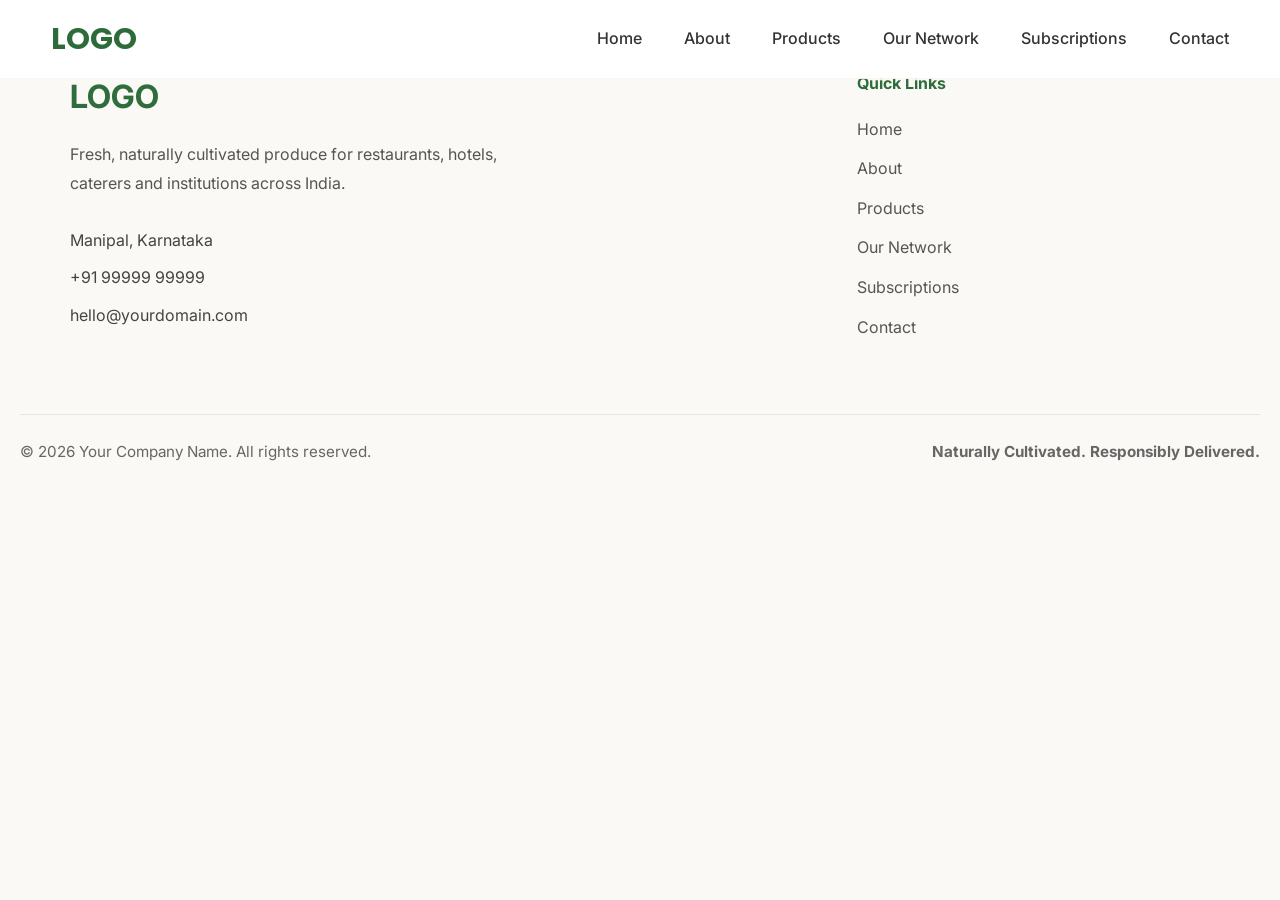
==== about.html @ df3c54fd "feat: complete homepage and add reusable page template and partial about page" ====
<!DOCTYPE html>
<html lang="en">

<head>

    <meta charset="UTF-8">
    <meta name="viewport"
          content="width=device-width, initial-scale=1.0">

    <title>Organic Farm Produce</title>

    <!-- Google Fonts -->

    <link rel="preconnect"
          href="https://fonts.googleapis.com">

    <link rel="preconnect"
          href="https://fonts.gstatic.com"
          crossorigin>

    <link href="https://fonts.googleapis.com/css2?family=Inter:wght@300;400;500;600&family=Poppins:wght@400;500;600;700&display=swap"
          rel="stylesheet">

    <!-- Font Awesome -->

    <link rel="stylesheet"
          href="https://cdnjs.cloudflare.com/ajax/libs/font-awesome/6.7.2/css/all.min.css">

    <!-- CSS -->

    <link rel="stylesheet"
          href="css/style.css">

</head>

<body>

<!-- ===========================
        HEADER
=========================== -->

<header class="header">

    <div class="container">

        <a href="#"
           class="logo">

            LOGO

        </a>

        <nav class="nav">

            <ul>

                <li><a href="index.html">Home</a></li>

                <li><a href="about.html">About</a></li>

                <li><a href="products.html">Products</a></li>

                <li><a href="our-network.html">Our Network</a></li>

                <li><a href="subscriptions.html">Subscriptions</a></li>

                <li><a href="contact.html">Contact</a></li>

            </ul>

        </nav>

        <button class="mobile-toggle">

            <i class="fa-solid fa-bars"></i>

        </button>

    </div>

</header>


<!-- ===========================
        MOBILE MENU
=========================== -->

<div class="mobile-menu">

     <a href="index.html">Home</a>

    <a href="about.html">About</a>

    <a href="products.html">Products</a>

    <a href="our-network.html">Our Network</a>

    <a href="subscriptions.html">Subscriptions</a>

    <a href="contact.html">Contact</a>

</div>
<!-- ===========================
        end of Header & Menu
=========================== -->

<main>
<!-- ==========================================
         PAGE CONTENT START
    ========================================== -->













 <!-- ==========================================
         PAGE CONTENT END
    ========================================== -->
</main>
<!-- ==========================================
     Footer
========================================== -->
<footer class="site-footer">

    <div class="container footer-grid">

        <div class="footer-brand">

            <h3>LOGO</h3>

            <p>
                Fresh, naturally cultivated produce for restaurants,
                hotels, caterers and institutions across India.
            </p>

            <ul class="footer-contact">

                <li>Manipal, Karnataka</li>

                <li>+91 99999 99999</li>

                <li>hello@yourdomain.com</li>

            </ul>

        </div>

        <div class="footer-links">

            <h4>Quick Links</h4>

            <ul>

                <li><a href="#">Home</a></li>

                <li><a href="#">About</a></li>

                <li><a href="#">Products</a></li>

                <li><a href="#">Our Network</a></li>

                <li><a href="#">Subscriptions</a></li>

                <li><a href="#">Contact</a></li>

            </ul>

        </div>

    </div>

   
   
   
   
    <div class="footer-bottom">

        <p>
            © 2026 Your Company Name. All rights reserved.
        </p>

        <span>
            <b>Naturally Cultivated. Responsibly Delivered.</b>
        </span>

    </div>

</footer>
<script src="js/app.js"></script>
</body>

</html>
---- css/style.css ----
/* ===================================================
   RESET
=================================================== */

*,
*::before,
*::after{
    margin:0;
    padding:0;
    box-sizing:border-box;
}

html{
    scroll-behavior:smooth;
}

body{

    font-family:'Inter',sans-serif;
    color:#2d2d2d;
    background:#faf9f5;
    line-height:1.6;
    overflow-x:hidden;

}

img{
    display:block;
    max-width:100%;
}

a{
    text-decoration:none;
}

ul{
    list-style:none;
}

button,
input{

    font-family:inherit;
    border:none;
    outline:none;

}


/* ===================================================
   VARIABLES
=================================================== */

:root{

    --green:#2E6B3A;

    --green-dark:#24552E;

    --green-light:#58A55C;

    --background:#FAF9F5;

    --white:#ffffff;

    --text:#2d2d2d;

    --muted:#6b7280;
    
   --modmuted:color: #363637;

    --border:#ece6dd;

    --shadow:0 18px 50px rgba(0,0,0,.12);

    --radius:18px;

}


/* ===================================================
   GLOBAL
=================================================== */

.container{

    width:min(1180px,92%);
    margin:auto;

}

section{

    padding:80px 0;

}


/* ===================================================
   HEADER
=================================================== */

.header{

    position:fixed;

    top:0;

    left:0;

    width:100%;

    z-index:999;

    background:rgba(255,255,255,.92);

    backdrop-filter:blur(14px);

    border-bottom:1px solid rgba(0,0,0,.04);

}

.header .container{

    height:78px;

    display:flex;

    align-items:center;

    justify-content:space-between;

}


.logo{

    font-family:'Poppins',sans-serif;

    font-size:30px;

    font-weight:700;

    color:var(--green);

}


.nav{

    display:none;

}

.mobile-toggle{

    width:48px;

    height:48px;

    background:transparent;

    font-size:22px;

    color:var(--green);

    cursor:pointer;

}


/* ===================================================
   MOBILE MENU
=================================================== */

.mobile-menu{

    position:fixed;

    top:78px;

    left:0;

    width:100%;

    background:white;

    display:none;

    flex-direction:column;

    box-shadow:0 8px 30px rgba(0,0,0,.08);

    z-index:998;

}

.mobile-menu a{

    padding:18px 24px;

    color:#333;

    border-bottom:1px solid #efefef;

    transition:.25s;

}

.mobile-menu a:hover{

    background:#f6f6f6;

}

.hero-content p{

color: #363637;

}



/* ===================================================
   HERO
=================================================== */

.hero{

    position:relative;

    min-height:100vh;

    display:flex;

    align-items:center;

    background-image:url("../images/hero/hero-banner.png");

    background-size:cover;

    background-position:center center;

    background-repeat:no-repeat;

    background-size:105%;
        
    background-position:center 10px;

}

.hero-overlay{

    position:absolute;

    inset:0;

   /* background:rgba(250,249,245,.72);
   background:rgba(250,249,245,.84); */

}

.hero-grid{

    position:relative;

    z-index:2;

    display:grid;

    gap:55px;

}


/* ===================================================
   HERO CONTENT
=================================================== */

.eyebrow{

    display:block;

    color:var(--green);

    font-size:1.6rem;

    font-weight:20;

   /* letter-spacing:1px; */

    margin-bottom:5px;

}

.hero-content h1{

    font-family:'Poppins',sans-serif;

    font-size:1.8rem;

    line-height:1.1;

    margin-bottom:20px;

    color:var(--text);

    font-weight: 350;

}

.hero-content p{

    color:var(--modmuted);
   /* color: #363637;*/

    font-size:1rem;

    max-width:560px;

}


/* ===================================================
   FEATURES
=================================================== */

.hero-features{

    margin-top:34px;

    display:grid;

    gap:18px;

}

.hero-features div{

    display:flex;

    align-items:center;

    gap:14px;

    font-weight:400;

}

.hero-features i{

    color:var(--green);

    font-size:18px;

}


/* ===================================================
   ENQUIRY CARD
=================================================== */

.enquiry-card{

    background:rgba(255,255,255,.96);

    padding:30px;

    border-radius:22px;

    box-shadow:var(--shadow);

    backdrop-filter:blur(12px);

}

.enquiry-card h2{

   /* font-family:'Poppins',sans-serif;

    text-align:center;

    font-size:1.8rem;

    color:var(--green);

    margin-bottom:28px; */

     font-family:'Poppins',sans-serif;

    font-size:1.6rem;

    font-weight:600;

    line-height:1.35;

    color:var(--green);

    text-align:center;

    margin-bottom:14px;

}

.form-intro{

    text-align:center;

    color:#6b7280;

    font-size:0.98rem;

    line-height:1.65;

    margin-bottom:30px;

    max-width:320px;

    margin-left:auto;

    margin-right:auto;

}

.enquiry-card form{

    display:grid;

    gap:16px;

}

.enquiry-card input{

    height:58px;

    padding:0 18px;

    border:1px solid var(--border);

    border-radius:12px;

    font-size:15px;

    transition:.25s;

}

.enquiry-card input:focus{

    border-color:var(--green);

}

.enquiry-card button{

    height:58px;

    border-radius:12px;

    background:var(--green);

    color:white;

    font-weight:600;

    font-size:16px;

    cursor:pointer;

    transition:.30s;

}

.enquiry-card button:hover{

    background:var(--green-dark);

    transform:translateY(-2px);

}

.enquiry-card small{

    display:block;

    margin-top:18px;

    text-align:center;

    color:#666;

}



.hero-content{

    max-width:550px;

    padding:20px;

    border-radius:24px;

    background:rgba(255,255,255,.55);

    /*backdrop-filter:blur(12px);
    -webkit-backdrop-filter:blur(12px);*/

    border:1px solid rgba(255,255,255,.35);

    box-shadow:0 10px 35px rgba(0,0,0,.08);

}




/*======================================
    WHY CHOOSE US
=======================================*/

.why-us{

    padding:100px 0;

    background:#faf9f5;

}

.section-heading{

    max-width:700px;

    margin:0 auto 60px;

    text-align:center;

}

.section-heading span{

    display:inline-block;

    color:var(--green);

    letter-spacing:5px;

    font-size:.9rem;

    margin-bottom:18px;

}

.section-heading h2{

    font-size:2.6rem;

    color:var(--green);

    margin-bottom:18px;

    font-weight:600;

}

.section-heading p{

    color:#666;

    font-size:1.05rem;

    line-height:1.8;

}

.why-grid{

    display:grid;

    grid-template-columns:repeat(3,1fr);

    gap:30px;

}

.why-card{

    background:#fff;

    border-radius:24px;

    padding:45px 35px;

    text-align:center;

    transition:.35s;

    box-shadow:0 10px 35px rgba(0,0,0,.05);

}

.why-card:hover{

    transform:translateY(-6px);

    box-shadow:0 18px 45px rgba(0,0,0,.08);

}

.why-icon{

    width:74px;

    height:74px;

    border-radius:50%;

    margin:0 auto 28px;

    background:rgba(46,125,50,.08);

    display:flex;

    align-items:center;

    justify-content:center;

}

.why-icon i{

    color:var(--green);

    font-size:2rem;

}

.why-card h3{

    margin-bottom:18px;

    font-size:1.45rem;

    color:#222;

}

.why-card p{

    color:#666;

    line-height:1.8;

}

/** End of Why us? **/



/*======================================
        OUR PRODUCE
======================================*/

.our-produce{

    padding:100px 0;

    background:#ffffff;

}

.produce-grid{

    display:grid;

    grid-template-columns:repeat(3,1fr);

    gap:30px;

}

.produce-card{

    background:#fff;

    border-radius:24px;

    overflow:hidden;

    box-shadow:0 10px 35px rgba(0,0,0,.05);

    transition:.35s;

}

.produce-card:hover{

    transform:translateY(-8px);

    box-shadow:0 20px 45px rgba(0,0,0,.08);

}

.produce-image{

    height:250px;

    overflow:hidden;

}

.produce-image img{

    width:100%;

    height:100%;

    object-fit:cover;

    transition:.5s;

}

.produce-card:hover img{

    transform:scale(1.05);

}

.produce-content{

    padding:32px;

}

.produce-content h3{

    font-size:1.5rem;

    margin-bottom:16px;

    color:#222;

}

.produce-content p{

    color:#666;

    line-height:1.8;

    margin-bottom:24px;

}

.produce-content a{

    display:inline-flex;

    align-items:center;

    gap:10px;

    color:var(--green);

    font-weight:600;

    text-decoration:none;

    transition:.3s;

}

.produce-content a:hover{

    gap:15px;

}


/********** end of OUR PRODUCE ************/



/*======================================
        OUR NETWORK
======================================*/

.our-network{

    padding:100px 0;

    background:#faf9f5;

}

.network-wrapper{

    display:grid;

    grid-template-columns:1.1fr 1fr;

    gap:70px;

    align-items:center;

}

.network-image{

    border-radius:28px;

    overflow:hidden;

    box-shadow:0 20px 45px rgba(0,0,0,.08);

}

.network-image img{

    width:100%;

    display:block;

    aspect-ratio:4/3;

    object-fit:cover;

}

.network-content{

    display:flex;

    flex-direction:column;

    gap:34px;

}

.network-item{

    display:flex;

    align-items:flex-start;

    gap:22px;

}

.network-icon{

    width:64px;

    height:64px;

    border-radius:50%;

    background:rgba(46,125,50,.08);

    display:flex;

    justify-content:center;

    align-items:center;

    flex-shrink:0;

}

.network-icon i{

    color:var(--green);

    font-size:1.5rem;

}

.network-item h3{

    font-size:1.4rem;

    margin-bottom:10px;

    font-weight:600;

    color:#222;

}

.network-item p{

    color:#666;

    line-height:1.8;

}

/********************
end of OUR NETWORK

*********************/

/* ==========================================
   Final CTA
========================================== */

.cta-section {

    position: relative;

    background:
        linear-gradient(
            rgba(22, 58, 34, .75),
            rgba(22, 58, 34, .75)
        ),
        url("../images/cta/chef-bg.jpg") center center/cover no-repeat;

    padding: 120px 20px;

    text-align: center;

    color: #fff;
}

.cta-wrapper {

    max-width: 760px;

    margin: 0 auto;
}

.cta-wrapper .section-label {

    display: inline-block;

    margin-bottom: 18px;

    letter-spacing: 3px;

    text-transform: uppercase;

    font-size: .85rem;

    font-weight: 700;

    color: #d8f3dc;
}

.cta-wrapper h2 {

    font-size: clamp(2rem,4vw,3.4rem);

    line-height: 1.2;

    font-weight: 700;

    margin-bottom: 24px;
}

.cta-wrapper h2 span{

    display:block;

    color:#b7e4c7;
}

.cta-wrapper p{

    max-width:650px;

    margin:0 auto 40px;

    font-size:1.08rem;

    line-height:1.8;

    color:#edf6f0;
}

.cta-actions{

    display:flex;

    justify-content:center;

    align-items:center;

    gap:28px;

    flex-wrap:wrap;
}

.cta-phone{

    display:flex;

    flex-direction:column;

    text-decoration:none;

    color:#fff;
}

.cta-phone strong{

    font-size:.95rem;

    margin-bottom:4px;
}

.cta-phone span{

    font-size:1.2rem;

    font-weight:700;
}

.cta-phone:hover{

    color:#d8f3dc;

    transition:.3s;
}


.btn-primary{

    display:inline-flex;

    align-items:center;

    justify-content:center;

    padding:16px 34px;

    background:#6bbf59;

    color:#fff;

    text-decoration:none;

    font-weight:600;

    font-size:1rem;

    border-radius:50px;

    transition:.3s ease;
}

.btn-primary:hover{

    background:#5aa74a;

    transform:translateY(-2px);
}


/* ==========================================
   Footer
========================================== */

.site-footer{

    background:#faf9f5;

    border-top:1px solid #e8e8e8;

    padding:70px 20px 0;
}

.footer-grid{

    display:grid;

    grid-template-columns:2fr 1fr;

    gap:80px;

    align-items:start;
}

.footer-brand h3{

    font-size:2rem;

    color:#2f6d3c;

    margin-bottom:18px;
}

.footer-brand p{

    max-width:480px;

    line-height:1.8;

    color:#555;

    margin-bottom:30px;
}

.footer-contact{

    list-style:none;

    padding:0;

    margin:0;
}

.footer-contact li{

    margin-bottom:12px;

    color:#444;
}

.footer-links h4{

    color:#2f6d3c;

    margin-bottom:20px;
}

.footer-links ul{

    list-style:none;

    padding:0;

    margin:0;
}

.footer-links li{

    margin-bottom:14px;
}

.footer-links a{

    color:#555;

    text-decoration:none;

    transition:.3s;
}

.footer-links a:hover{

    color:#2f6d3c;
}

.footer-bottom{

    margin-top:60px;

    padding:25px 0;

    border-top:1px solid #e5e5e5;

    display:flex;

    justify-content:space-between;

    align-items:center;

    flex-wrap:wrap;

    gap:15px;

    color:#666;

    font-size:.95rem;
}




/*==============================
    Responsive
==============================*/


/* ===================================================
   TABLET
=================================================== */

@media(min-width:768px){

.hero-content h1{

    font-size:4rem;

}

.hero-features{

    grid-template-columns:repeat(3,1fr);

}



 



}


/***************************************************
Mobile 
**************************************************/

@media(max-width:768px){


    .hero{

       /* background-size: 110%;
        background-position: 90% top; */
       /* background-size: contain;
        background-repeat: no-repeat;
        background-position: center top;  */

         background-size:105%;
        background-position:center 50px;

    }


    .eyebrow{

    font-size:1.25rem;
    font-weight:0;
    /*letter-spacing: 1px; */

    }

    .hero-content{
        margin-top:5rem;
    }


    .enquiry-card h2{

    font-size:1.25rem;

}

.hero-features{

    display:flex;
    flex-direction:column;
   /* align-items:center; */
    gap:22px;
    margin-bottom: 36px;
    margin-left: 20px;

}

.feature{

    justify-content:center;

}


/* WHY US*/


.why-us{

    padding:70px 0;

}

.section-heading{

    margin-bottom:45px;

    padding:0 20px;

}

.section-heading h2{

    font-size:1.5rem;

}

.why-grid{

    grid-template-columns:1fr;

    gap:24px;

}

.why-card{

    padding:40px 30px;

}
/******end of why us ? ***********/


.our-produce{

    padding:70px 0;

}

.produce-grid{

    grid-template-columns:1fr;

    gap:25px;

}

.produce-image{

    height:230px;

}

.produce-content{

    padding:28px;

}

/**************** End of Our Produce mobile ********************/

/*********************Our Netwrok begin ***************/

.our-network{

    padding:70px 0;

}

.network-wrapper{

    grid-template-columns:1fr;

    gap:45px;

}

.network-content{

    gap:28px;

}

.network-item{

    gap:18px;

}

.network-icon{

    width:56px;

    height:56px;

}
/************ end of Our Network ******************/



 .cta-section{

        padding:80px 20px;
    }

    .cta-wrapper h2{

        font-size:2.2rem;
    }

    .cta-wrapper p{

        font-size:1rem;
    }

    .cta-actions{

        flex-direction:column;

        gap:20px;
    }

    /********** footer ************/

      .footer-grid{

        grid-template-columns:1fr;

        gap:50px;
    }

    .footer-bottom{

        flex-direction:column;

        text-align:center;
    }
    /************* footer ends ***********/





} /******************** END OF mobile *************************/


/* ===================================================
   DESKTOP
=================================================== */

@media(min-width:1100px){

.nav{

    display:block;

}

.nav ul{

    display:flex;

    gap:42px;

}

.nav a{

    color:#333;

    font-weight:500;

    transition:.25s;

}

.nav a:hover{

    color:var(--green);

}

.mobile-toggle{

    display:none;

}

.hero-grid{

    grid-template-columns:1.4fr .9fr;

    align-items:center;

    /*****************/
    
    gap:180px;


}

.enquiry-card{

    margin-left:auto;

    width:420px;

}

.hero-content h1{

    font-size:2.2rem;

    line-height:1.12;

}

}
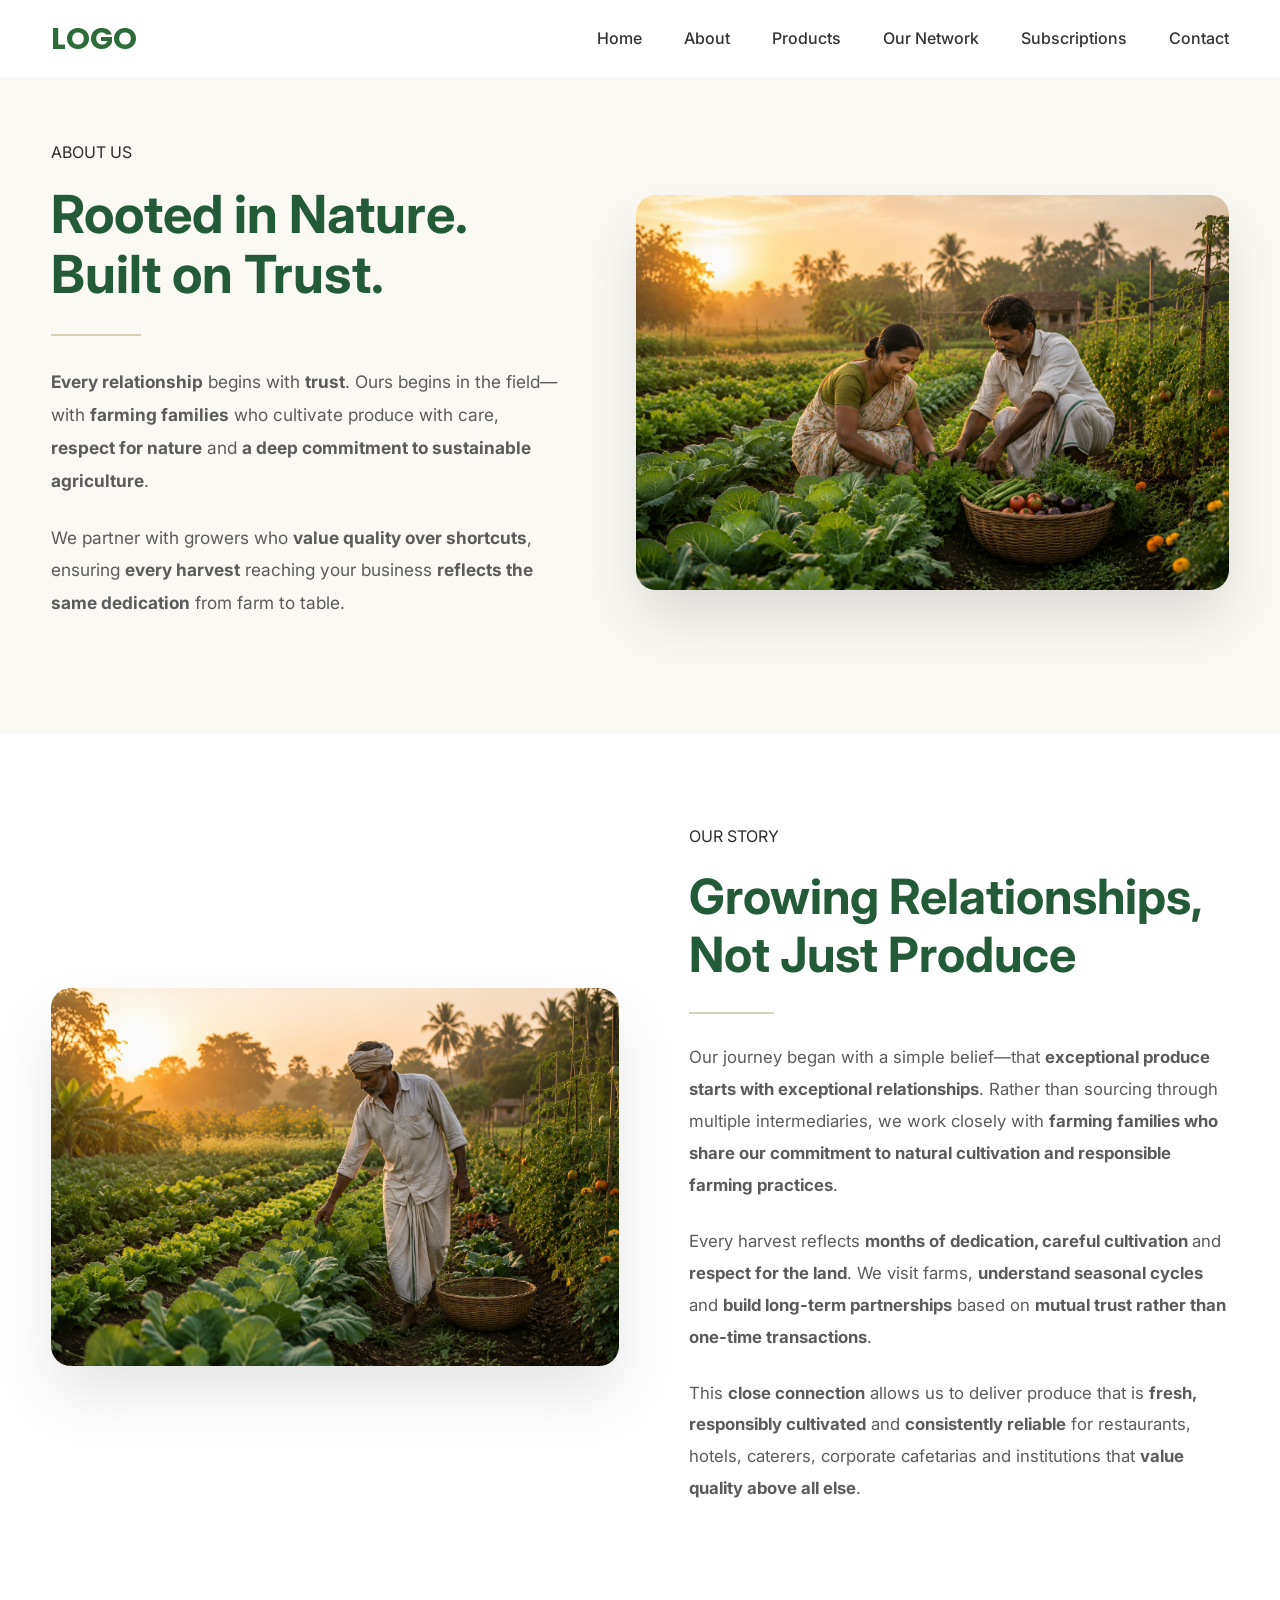
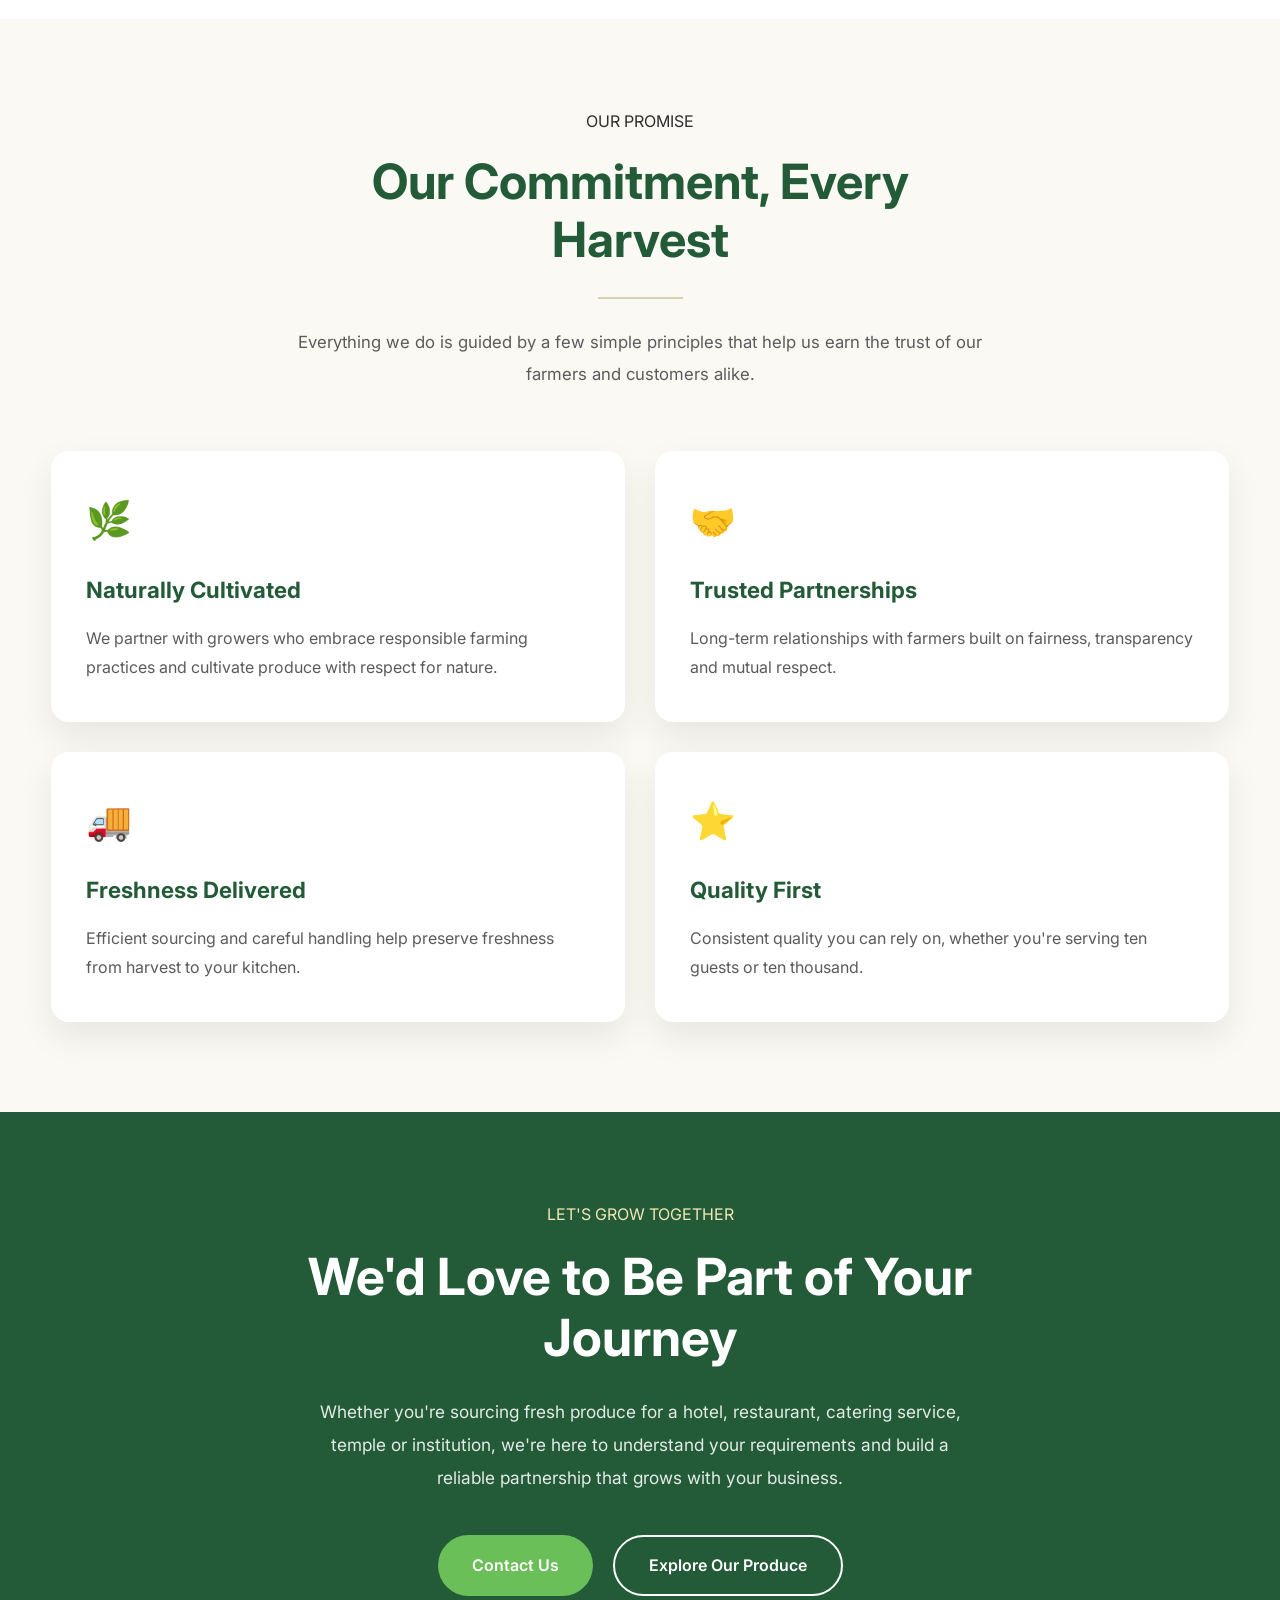
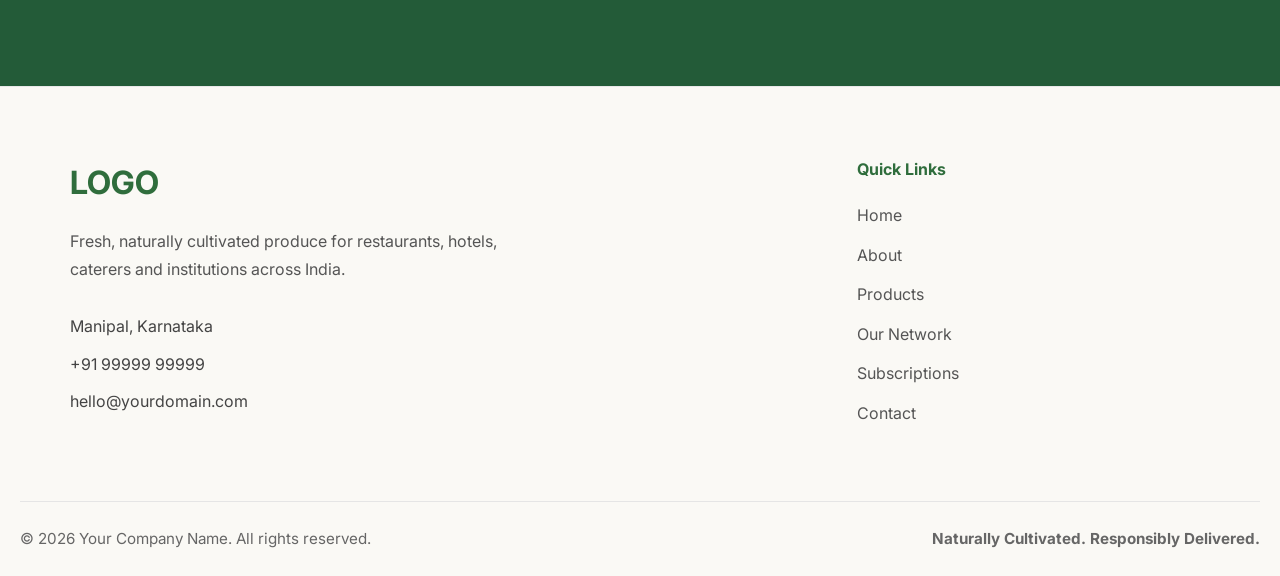
==== commit d0794d31: "Complete About page" ====
--- a/about.html
+++ b/about.html
@@ -43,7 +43,7 @@
 
     <div class="container">
 
-        <a href="#"
+        <a href="index.html"
            class="logo">
 
             LOGO
@@ -111,14 +111,254 @@
 
 
 
-
-
-
-
-
-
-
-
+<!-- ==========================================
+     ABOUT PAGE HERO
+========================================== -->
+
+<section class="about-hero">
+
+    <div class="container about-hero-grid">
+
+        <!-- Left Content -->
+
+        <div class="about-hero-content">
+
+            <span class="section-label">
+
+                ABOUT US
+
+            </span>
+
+            <h1>
+
+                Rooted in Nature.<br>
+                Built on Trust.
+
+            </h1>
+
+            <div class="hero-divider"></div>
+
+            <p>
+
+                <b>Every relationship</b> begins with <b>trust</b>. Ours begins
+                in the field—with <b>farming families</b> who cultivate
+                produce with care, <b>respect for nature</b> and <b>a deep
+                commitment to sustainable agriculture</b>.
+
+            </p>
+
+            <p>
+
+                We partner with growers who <b>value quality over
+                shortcuts</b>, ensuring <b>every harvest</b> reaching your
+                business <b>reflects the same dedication</b> from farm
+                to table.
+
+            </p>
+
+        </div>
+
+        <!-- Hero Image -->
+
+        <div class="about-hero-image">
+
+            <img src="images/about/about-hero.png"
+                 alt="South Indian farming couple harvesting naturally cultivated vegetables">
+
+        </div>
+
+    </div>
+
+</section>
+
+
+<!-- ==========================
+     OUR STORY
+=========================== -->
+<section class="our-story">
+
+    <div class="container story-grid">
+
+        <div class="story-image">
+            <img src="images/about/our-story.png"
+                 alt="Farmer inspecting naturally cultivated vegetables in the field">
+        </div>
+
+        <div class="story-content">
+
+            <span class="section-label">OUR STORY</span>
+
+            <h2>
+                Growing Relationships,<br>
+                Not Just Produce
+            </h2>
+
+            <div class="section-divider"></div>
+
+            <p>
+                Our journey began with a simple belief—that
+                <b>exceptional produce starts with exceptional
+                relationships</b>. Rather than sourcing through
+                multiple intermediaries, we work closely with
+                <b>farming families who share our commitment to
+                natural cultivation and responsible farming
+                practices</b>.
+            </p>
+
+            <p>
+                Every harvest reflects <b>months of dedication,
+                careful cultivation </b>and <b>respect for the land</b>.
+                We visit farms, <b>understand seasonal cycles</b>
+                and <b>build long-term partnerships</b> based on
+                <b>mutual trust rather than one-time transactions</b>.
+            </p>
+
+            <p>
+                This <b>close connection</b> allows us to deliver
+                produce that is <b>fresh, responsibly cultivated</b>
+                and <b>consistently reliable</b> for restaurants,
+                hotels, caterers, corporate cafetarias and institutions that <b>value
+                quality above all else</b>.
+            </p>
+
+        </div>
+
+    </div>
+
+</section>
+
+
+
+<!-- ==========================
+     OUR PROMISE
+=========================== -->
+<section class="our-promise">
+
+    <div class="container">
+
+        <div class="promise-header">
+
+            <span class="section-label">OUR PROMISE</span>
+
+            <h2>Our Commitment, Every Harvest</h2>
+
+            <div class="section-divider"></div>
+
+            <p>
+                Everything we do is guided by a few simple
+                principles that help us earn the trust of
+                our farmers and customers alike.
+            </p>
+
+        </div>
+
+        <div class="promise-grid">
+
+            <article class="promise-card">
+
+                <div class="promise-icon">🌿</div>
+
+                <h3>Naturally Cultivated</h3>
+
+                <p>
+                    We partner with growers who embrace
+                    responsible farming practices and
+                    cultivate produce with respect for
+                    nature.
+                </p>
+
+            </article>
+
+            <article class="promise-card">
+
+                <div class="promise-icon">🤝</div>
+
+                <h3>Trusted Partnerships</h3>
+
+                <p>
+                    Long-term relationships with farmers
+                    built on fairness, transparency and
+                    mutual respect.
+                </p>
+
+            </article>
+
+            <article class="promise-card">
+
+                <div class="promise-icon">🚚</div>
+
+                <h3>Freshness Delivered</h3>
+
+                <p>
+                    Efficient sourcing and careful handling
+                    help preserve freshness from harvest to
+                    your kitchen.
+                </p>
+
+            </article>
+
+            <article class="promise-card">
+
+                <div class="promise-icon">⭐</div>
+
+                <h3>Quality First</h3>
+
+                <p>
+                    Consistent quality you can rely on,
+                    whether you're serving ten guests or
+                    ten thousand.
+                </p>
+
+            </article>
+
+        </div>
+
+    </div>
+
+</section>
+
+
+<!-- ==========================
+     CTA
+=========================== -->
+<section class="about-cta">
+
+    <div class="container">
+
+        <div class="cta-box">
+
+            <span class="section-label">
+                LET'S GROW TOGETHER
+            </span>
+
+            <h2>
+                We'd Love to Be Part of Your Journey
+            </h2>
+
+            <p>
+                Whether you're sourcing fresh produce for a hotel,
+                restaurant, catering service, temple or institution,
+                we're here to understand your requirements and build
+                a reliable partnership that grows with your business.
+            </p>
+
+            <div class="cta-buttons">
+
+                <a href="contact.html" class="btn btn-primary">
+                    Contact Us
+                </a>
+
+                <a href="products.html" class="btn btn-outline">
+                    Explore Our Produce
+                </a>
+
+            </div>
+
+        </div>
+
+    </div>
+
+</section>
 
 
  <!-- ==========================================
--- a/css/style.css
+++ b/css/style.css
@@ -219,6 +219,51 @@
 
 }
 
+/* General */
+
+
+.btn{
+
+    display:inline-flex;
+
+    align-items:center;
+
+    justify-content:center;
+
+    padding:16px 34px;
+
+    text-decoration:none;
+
+    font-weight:600;
+
+    font-size:1rem;
+
+    border-radius:50px;
+
+    transition:.3s ease;
+}
+
+.btn-primary{
+
+    background:#6bbf59;
+
+    color:#ffffff;
+}
+
+.about-cta .btn-outline{
+
+    border:2px solid #ffffff;
+
+    color:#ffffff;
+
+    background:transparent;
+}
+
+
+/* end of General */
+
+
+
 
 
 /* ===================================================
@@ -1058,6 +1103,324 @@
 }
 
 
+/* ==================================================
+   ABOUT PAGE HERO
+================================================== */
+
+.about-hero{
+
+    padding:140px 0 90px;
+
+    background:#faf9f4;
+}
+
+.about-hero-grid{
+
+    display:grid;
+
+    grid-template-columns:1fr 1.15fr;
+
+    gap:70px;
+
+    align-items:center;
+}
+
+.about-hero-content{
+
+    max-width:540px;
+}
+
+.about-hero-content h1{
+
+    margin:18px 0;
+
+    font-size: clamp(2.2rem, 4.1vw, 3.5rem);
+
+    line-height:1.15;
+
+    color:#235b38;
+}
+
+.hero-divider{
+
+    width:90px;
+
+    height:2px;
+
+    background:#d6d0b5;
+
+    margin:30px 0;
+}
+
+.about-hero-content p{
+
+    margin-bottom:24px;
+
+    font-size:1.08rem;
+
+    line-height:1.9;
+
+    color:#5b5b5b;
+}
+
+.about-hero-image img{
+
+    width:100%;
+
+    display:block;
+
+    border-radius:20px;
+
+    box-shadow:0 30px 60px rgba(0,0,0,.12);
+}
+
+
+/*=====================================
+OUR STORY
+======================================*/
+
+.our-story{
+
+    padding:90px 0;
+
+    background:#ffffff;
+}
+
+.story-grid{
+
+    display:grid;
+
+    grid-template-columns:1.05fr 1fr;
+
+    gap:70px;
+
+    align-items:center;
+}
+
+.story-image img{
+
+    width:100%;
+
+    display:block;
+
+    border-radius:20px;
+
+    box-shadow:0 30px 60px rgba(0,0,0,.10);
+}
+
+.story-content h2{
+
+    margin:18px 0;
+
+    font-size:clamp(2rem,3.8vw,3.1rem);
+
+    line-height:1.2;
+
+    color:#235b38;
+}
+
+.section-divider{
+
+    width:85px;
+
+    height:2px;
+
+    background:#d6d0b5;
+
+    margin:28px 0;
+}
+
+.story-content p{
+
+    margin-bottom:24px;
+
+    font-size:1.05rem;
+
+    line-height:1.9;
+
+    color:#5b5b5b;
+}
+
+
+
+
+/*=====================================
+OUR PROMISE
+======================================*/
+
+.our-promise{
+
+    padding:90px 0;
+
+    background:#faf9f4;
+}
+
+.promise-header{
+
+    max-width:720px;
+
+    margin:0 auto 60px;
+
+    text-align:center;
+}
+
+.promise-header h2{
+
+    margin:18px 0;
+
+    font-size:clamp(2rem,3.8vw,3.2rem);
+
+    line-height:1.2;
+
+    color:#235b38;
+}
+
+.promise-header p{
+
+    font-size:1.05rem;
+
+    line-height:1.9;
+
+    color:#5b5b5b;
+}
+
+.promise-grid{
+
+    display:grid;
+
+    grid-template-columns:repeat(2,1fr);
+
+    gap:30px;
+}
+
+.promise-card{
+
+    background:#ffffff;
+
+    padding:40px 35px;
+
+    border-radius:18px;
+
+    box-shadow:0 15px 35px rgba(0,0,0,.08);
+
+    transition:.3s ease;
+}
+
+.promise-card:hover{
+
+    transform:translateY(-8px);
+
+    box-shadow:0 25px 45px rgba(0,0,0,.12);
+}
+
+.promise-icon{
+
+    font-size:2.3rem;
+
+    margin-bottom:22px;
+}
+
+.promise-card h3{
+
+    margin-bottom:16px;
+
+    color:#235b38;
+
+    font-size:1.4rem;
+}
+
+.promise-card p{
+
+    color:#5b5b5b;
+
+    line-height:1.8;
+}
+
+.promise-header .section-divider{
+    margin:28px auto;
+}
+
+
+/*=====================================
+ABOUT CTA
+======================================*/
+
+.about-cta{
+
+    padding:90px 0;
+
+    background:#235b38;
+}
+
+.cta-box{
+
+    max-width:820px;
+
+    margin:0 auto;
+
+    text-align:center;
+
+    color:#ffffff;
+}
+
+.cta-box h2{
+
+    margin:18px 0 28px;
+
+    font-size:clamp(2rem,4vw,3.2rem);
+
+    line-height:1.2;
+}
+
+.cta-box p{
+
+    max-width:680px;
+
+    margin:0 auto 40px;
+
+    font-size:1.08rem;
+
+    line-height:1.9;
+
+    color:rgba(255,255,255,.88);
+}
+
+.cta-buttons{
+
+    display:flex;
+
+    justify-content:center;
+
+    gap:20px;
+
+    flex-wrap:wrap;
+}
+
+.about-cta .section-label{
+
+    color:#f3e7b5;
+}
+
+.about-cta .btn-outline{
+
+    border:2px solid #ffffff;
+
+    color:#ffffff;
+}
+
+.about-cta .btn-outline:hover{
+
+    background:#ffffff;
+
+    color:#235b38;
+}
+
+
+
+
+/***********append here above, end of Desktop justmark***********/
+
+
 /* ==========================================
    Footer
 ========================================== */
@@ -1414,9 +1777,109 @@
     }
     /************* footer ends ***********/
 
-
-
-
+/*********ABOUT-HERO mobile ***************/
+
+
+    .about-hero{
+
+        padding:120px 0 70px;
+    }
+
+    .about-hero-grid{
+
+        grid-template-columns:1fr;
+
+        gap:50px;
+    }
+
+    .about-hero-content{
+
+        max-width:100%;
+
+        text-align:center;
+    }
+
+    .hero-divider{
+
+        margin:25px auto;
+    }
+
+   /****** end of ABOUT -HERO mobile **********/ 
+
+    /******  ABOUT -OUR STORY mobile **********/ 
+
+   .our-story{
+
+        padding:70px 0;
+    }
+
+    .story-grid{
+
+        grid-template-columns:1fr;
+
+        gap:45px;
+    }
+
+    .story-image{
+
+        order:2;
+    }
+
+    .story-content{
+
+        order:1;
+
+        text-align:center;
+    }
+
+    .section-divider{
+
+        margin:25px auto;
+    }
+
+/****** end of  ABOUT -OUR STORY mobile **********/ 
+
+/******  ABOUT -OUR PROMISE mobile **********/ 
+
+.our-promise{
+
+        padding:70px 0;
+    }
+
+    .promise-grid{
+
+        grid-template-columns:1fr;
+    }
+
+    .promise-card{
+
+        padding:35px 28px;
+    }
+
+ /******  end of ABOUT -OUR PROMISE mobile **********/    
+
+  /******  ABOUT -CTA mobile **********/   
+
+  .about-cta{
+
+        padding:70px 0;
+    }
+
+    .cta-buttons{
+
+        flex-direction:column;
+
+        align-items:center;
+    }
+
+    .cta-buttons .btn{
+
+        width:100%;
+
+        max-width:300px;
+    }
+
+/******  end of ABOUT -CTA mobile **********/ 
 
 } /******************** END OF mobile *************************/
 
